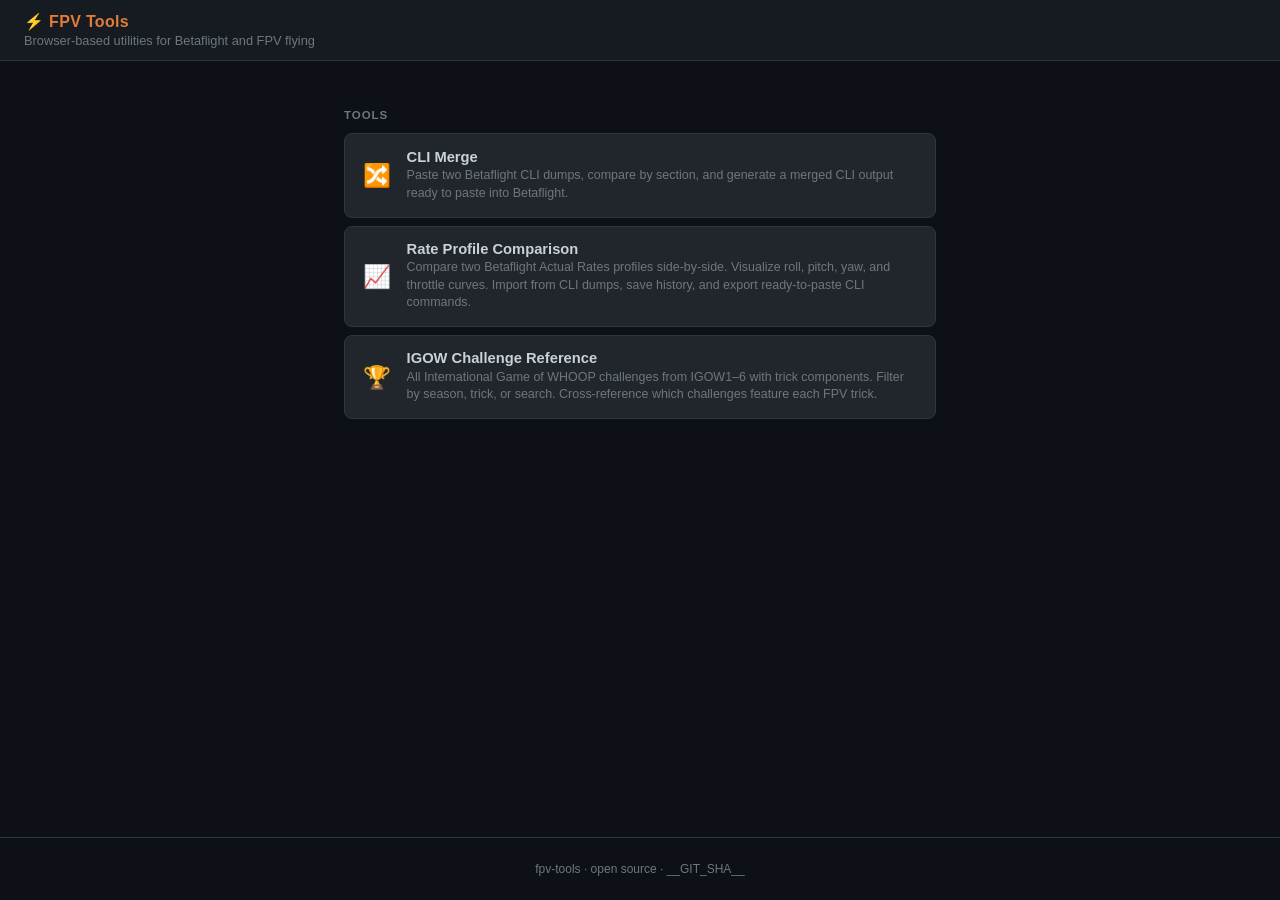
==== index.html @ 2cd3ba34 "feat: use shared header across hub and tool pages (resolves #3, #4) Replaces each page's hand-rolled" ====
<!DOCTYPE html>
<html lang="en">
<head>
<meta charset="UTF-8">
<meta name="viewport" content="width=device-width, initial-scale=1.0">
<title>FPV Tools</title>
<link rel="stylesheet" href="./assets/site-header.css">
<style>
:root {
  --bg:      #0d1117;
  --surface: #161b22;
  --card:    #21262d;
  --border:  #30363d;
  --orange:  #e07b39;
  --text:    #c9d1d9;
  --muted:   #6e7681;
}

*, *::before, *::after { box-sizing: border-box; margin: 0; padding: 0; }

body {
  background: var(--bg);
  color: var(--text);
  font-family: -apple-system, BlinkMacSystemFont, "Segoe UI", sans-serif;
  min-height: 100vh;
  display: flex;
  flex-direction: column;
}

main {
  max-width: 640px;
  margin: 3rem auto;
  padding: 0 1.5rem;
  flex: 1;
}

h2 {
  font-size: .72rem;
  font-weight: 700;
  text-transform: uppercase;
  letter-spacing: .08em;
  color: var(--muted);
  margin-bottom: .75rem;
}

.tool-list { display: flex; flex-direction: column; gap: .5rem; }

.tool-card {
  display: flex;
  align-items: center;
  gap: 1rem;
  background: var(--card);
  border: 1px solid var(--border);
  border-radius: 8px;
  padding: .9rem 1.1rem;
  text-decoration: none;
  color: inherit;
  transition: border-color .15s;
}
.tool-card:hover { border-color: var(--orange); }

.tool-icon { font-size: 1.4rem; flex-shrink: 0; }

.tool-info h3 { font-size: .92rem; font-weight: 600; margin-bottom: .15rem; }
.tool-info p  { font-size: .78rem; color: var(--muted); line-height: 1.4; }

footer {
  text-align: center;
  padding: 1.5rem;
  font-size: .75rem;
  color: var(--muted);
  border-top: 1px solid var(--border);
}
</style>
</head>
<body>

<fpv-header root="./" icon="⚡" heading="FPV Tools" subtitle="Browser-based utilities for Betaflight and FPV flying" home></fpv-header>
<script type="module" src="./assets/site-header.js"></script>

<main>
  <h2>Tools</h2>
  <div class="tool-list">
    <a class="tool-card" href="./cli-merge/">
      <span class="tool-icon">🔀</span>
      <div class="tool-info">
        <h3>CLI Merge</h3>
        <p>Paste two Betaflight CLI dumps, compare by section, and generate a merged CLI output ready to paste into Betaflight.</p>
      </div>
    </a>
    <a class="tool-card" href="./rate-profile/">
      <span class="tool-icon">📈</span>
      <div class="tool-info">
        <h3>Rate Profile Comparison</h3>
        <p>Compare two Betaflight Actual Rates profiles side-by-side. Visualize roll, pitch, yaw, and throttle curves. Import from CLI dumps, save history, and export ready-to-paste CLI commands.</p>
      </div>
    </a>
    <a class="tool-card" href="./igow/">
      <span class="tool-icon">🏆</span>
      <div class="tool-info">
        <h3>IGOW Challenge Reference</h3>
        <p>All International Game of WHOOP challenges from IGOW1–6 with trick components. Filter by season, trick, or search. Cross-reference which challenges feature each FPV trick.</p>
      </div>
    </a>
  </div>
</main>

<footer>fpv-tools · open source · <a href="https://github.com/cori/fpv-tools/commit/__GIT_SHA__" aria-label="View deployed commit __GIT_SHA__ on GitHub" style="color:inherit;text-decoration:none">__GIT_SHA__</a></footer>

</body>
</html>
---- assets/site-header.css ----
/* Shared header used by <fpv-header> across the hub and every tool page.
   Falls back to the site's standard dark palette when a page doesn't
   define its own --surface/--border/--orange/--muted variables. */
fpv-header {
  display: flex;
  align-items: center;
  gap: 1rem;
  background: var(--surface, #161b22);
  border-bottom: 1px solid var(--border, #30363d);
  padding: .75rem 1.5rem;
}

fpv-header h1 {
  font-size: 1rem;
  font-weight: 700;
  color: var(--orange, #e07b39);
  letter-spacing: .02em;
}

fpv-header p {
  font-size: .8rem;
  color: var(--muted, #6e7681);
  margin-top: .15rem;
}

fpv-header .back-link {
  font-size: .8rem;
  color: var(--muted, #6e7681);
  text-decoration: none;
  border: 1px solid var(--border, #30363d);
  border-radius: 6px;
  padding: .3rem .6rem;
  white-space: nowrap;
  flex-shrink: 0;
  transition: border-color .15s, color .15s;
}

fpv-header .back-link:hover {
  border-color: var(--orange, #e07b39);
  color: var(--orange, #e07b39);
}
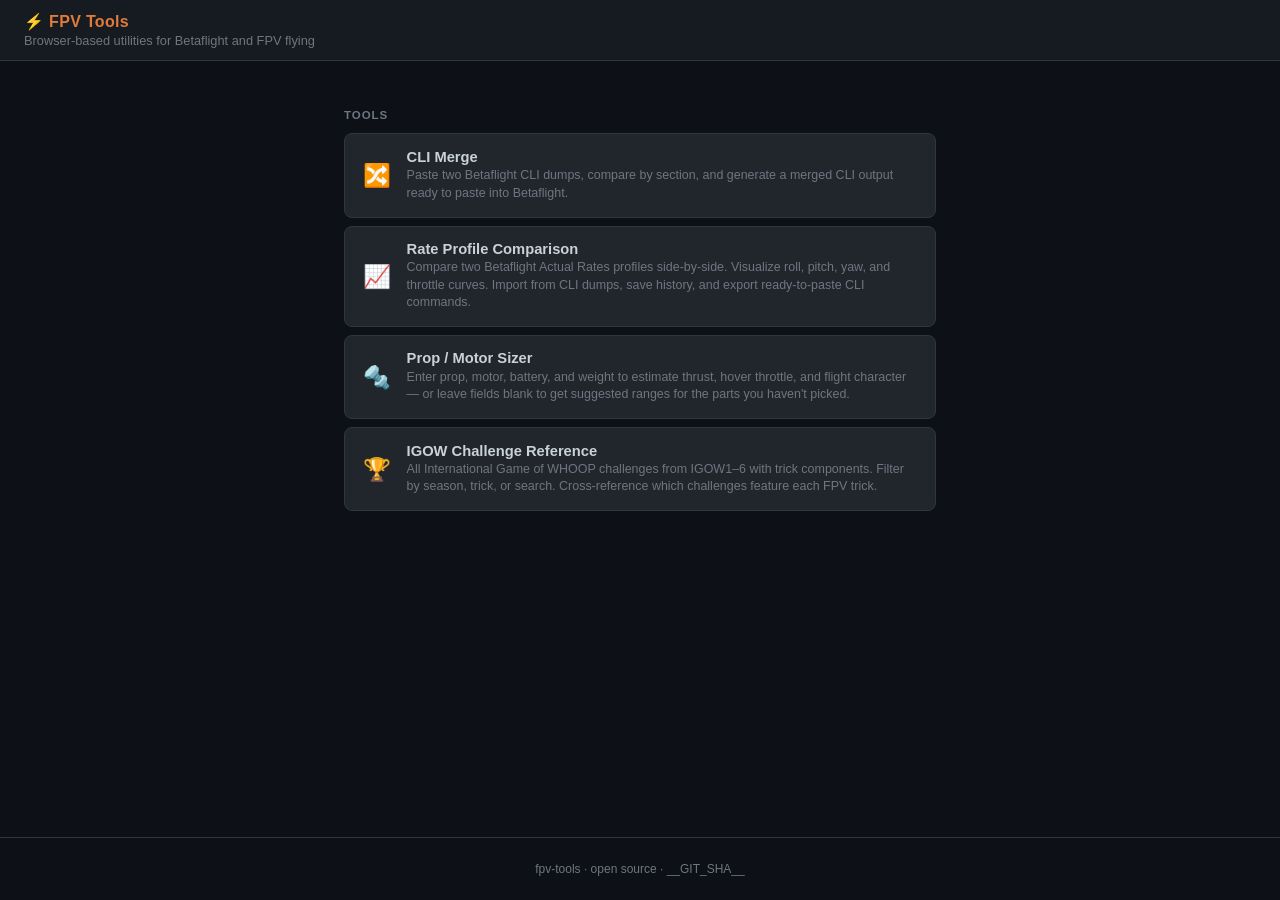
==== commit 8bfe532a: "feat: add prop/motor sizer page wired into hub and precache" ====
--- a/index.html
+++ b/index.html
@@ -1,111 +1,140 @@
 <!DOCTYPE html>
 <html lang="en">
-<head>
-<meta charset="UTF-8">
-<meta name="viewport" content="width=device-width, initial-scale=1.0">
-<title>FPV Tools</title>
-<link rel="stylesheet" href="./assets/site-header.css">
-<style>
-:root {
-  --bg:      #0d1117;
-  --surface: #161b22;
-  --card:    #21262d;
-  --border:  #30363d;
-  --orange:  #e07b39;
-  --text:    #c9d1d9;
-  --muted:   #6e7681;
-}
+  <head>
+    <meta charset="UTF-8">
+    <meta name="viewport" content="width=device-width, initial-scale=1.0">
+    <title>FPV Tools</title>
+    <link rel="stylesheet" href="./assets/site-header.css">
+    <style>
+    :root {
+      --bg: #0d1117;
+      --surface: #161b22;
+      --card: #21262d;
+      --border: #30363d;
+      --orange: #e07b39;
+      --text: #c9d1d9;
+      --muted: #6e7681;
+    }
 
-*, *::before, *::after { box-sizing: border-box; margin: 0; padding: 0; }
+    *,
+    *::before,
+    *::after {
+      box-sizing: border-box;
+      margin: 0;
+      padding: 0;
+    }
 
-body {
-  background: var(--bg);
-  color: var(--text);
-  font-family: -apple-system, BlinkMacSystemFont, "Segoe UI", sans-serif;
-  min-height: 100vh;
-  display: flex;
-  flex-direction: column;
-}
+    body {
+      background: var(--bg);
+      color: var(--text);
+      font-family: -apple-system, BlinkMacSystemFont, "Segoe UI", sans-serif;
+      min-height: 100vh;
+      display: flex;
+      flex-direction: column;
+    }
 
-main {
-  max-width: 640px;
-  margin: 3rem auto;
-  padding: 0 1.5rem;
-  flex: 1;
-}
+    main {
+      max-width: 640px;
+      margin: 3rem auto;
+      padding: 0 1.5rem;
+      flex: 1;
+    }
 
-h2 {
-  font-size: .72rem;
-  font-weight: 700;
-  text-transform: uppercase;
-  letter-spacing: .08em;
-  color: var(--muted);
-  margin-bottom: .75rem;
-}
+    h2 {
+      font-size: .72rem;
+      font-weight: 700;
+      text-transform: uppercase;
+      letter-spacing: .08em;
+      color: var(--muted);
+      margin-bottom: .75rem;
+    }
 
-.tool-list { display: flex; flex-direction: column; gap: .5rem; }
+    .tool-list {
+      display: flex;
+      flex-direction: column;
+      gap: .5rem;
+    }
 
-.tool-card {
-  display: flex;
-  align-items: center;
-  gap: 1rem;
-  background: var(--card);
-  border: 1px solid var(--border);
-  border-radius: 8px;
-  padding: .9rem 1.1rem;
-  text-decoration: none;
-  color: inherit;
-  transition: border-color .15s;
-}
-.tool-card:hover { border-color: var(--orange); }
+    .tool-card {
+      display: flex;
+      align-items: center;
+      gap: 1rem;
+      background: var(--card);
+      border: 1px solid var(--border);
+      border-radius: 8px;
+      padding: .9rem 1.1rem;
+      text-decoration: none;
+      color: inherit;
+      transition: border-color .15s;
+    }
+    .tool-card:hover {
+      border-color: var(--orange);
+    }
 
-.tool-icon { font-size: 1.4rem; flex-shrink: 0; }
+    .tool-icon {
+      font-size: 1.4rem;
+      flex-shrink: 0;
+    }
 
-.tool-info h3 { font-size: .92rem; font-weight: 600; margin-bottom: .15rem; }
-.tool-info p  { font-size: .78rem; color: var(--muted); line-height: 1.4; }
+    .tool-info h3 {
+      font-size: .92rem;
+      font-weight: 600;
+      margin-bottom: .15rem;
+    }
+    .tool-info p {
+      font-size: .78rem;
+      color: var(--muted);
+      line-height: 1.4;
+    }
 
-footer {
-  text-align: center;
-  padding: 1.5rem;
-  font-size: .75rem;
-  color: var(--muted);
-  border-top: 1px solid var(--border);
-}
-</style>
-</head>
-<body>
+    footer {
+      text-align: center;
+      padding: 1.5rem;
+      font-size: .75rem;
+      color: var(--muted);
+      border-top: 1px solid var(--border);
+    }
+    </style>
+  </head>
+  <body>
+    <fpv-header root="./" icon="⚡" heading="FPV Tools"
+      subtitle="Browser-based utilities for Betaflight and FPV flying" home></fpv-header>
+    <script type="module" src="./assets/site-header.js"></script>
 
-<fpv-header root="./" icon="⚡" heading="FPV Tools" subtitle="Browser-based utilities for Betaflight and FPV flying" home></fpv-header>
-<script type="module" src="./assets/site-header.js"></script>
+    <main>
+      <h2>Tools</h2>
+      <div class="tool-list">
+        <a class="tool-card" href="./cli-merge/">
+          <span class="tool-icon">🔀</span>
+          <div class="tool-info">
+            <h3>CLI Merge</h3>
+            <p>Paste two Betaflight CLI dumps, compare by section, and generate a merged CLI output ready to paste into Betaflight.</p>
+          </div>
+        </a>
+        <a class="tool-card" href="./rate-profile/">
+          <span class="tool-icon">📈</span>
+          <div class="tool-info">
+            <h3>Rate Profile Comparison</h3>
+            <p>Compare two Betaflight Actual Rates profiles side-by-side. Visualize roll, pitch, yaw, and throttle curves. Import from CLI dumps, save history, and export ready-to-paste CLI commands.</p>
+          </div>
+        </a>
+        <a class="tool-card" href="./prop-motor-sizer/">
+          <span class="tool-icon">🔩</span>
+          <div class="tool-info">
+            <h3>Prop / Motor Sizer</h3>
+            <p>Enter prop, motor, battery, and weight to estimate thrust, hover throttle, and flight character — or leave fields blank to get suggested ranges for the parts you haven't picked.</p>
+          </div>
+        </a>
+        <a class="tool-card" href="./igow/">
+          <span class="tool-icon">🏆</span>
+          <div class="tool-info">
+            <h3>IGOW Challenge Reference</h3>
+            <p>All International Game of WHOOP challenges from IGOW1–6 with trick components. Filter by season, trick, or search. Cross-reference which challenges feature each FPV trick.</p>
+          </div>
+        </a>
+      </div>
+    </main>
 
-<main>
-  <h2>Tools</h2>
-  <div class="tool-list">
-    <a class="tool-card" href="./cli-merge/">
-      <span class="tool-icon">🔀</span>
-      <div class="tool-info">
-        <h3>CLI Merge</h3>
-        <p>Paste two Betaflight CLI dumps, compare by section, and generate a merged CLI output ready to paste into Betaflight.</p>
-      </div>
-    </a>
-    <a class="tool-card" href="./rate-profile/">
-      <span class="tool-icon">📈</span>
-      <div class="tool-info">
-        <h3>Rate Profile Comparison</h3>
-        <p>Compare two Betaflight Actual Rates profiles side-by-side. Visualize roll, pitch, yaw, and throttle curves. Import from CLI dumps, save history, and export ready-to-paste CLI commands.</p>
-      </div>
-    </a>
-    <a class="tool-card" href="./igow/">
-      <span class="tool-icon">🏆</span>
-      <div class="tool-info">
-        <h3>IGOW Challenge Reference</h3>
-        <p>All International Game of WHOOP challenges from IGOW1–6 with trick components. Filter by season, trick, or search. Cross-reference which challenges feature each FPV trick.</p>
-      </div>
-    </a>
-  </div>
-</main>
-
-<footer>fpv-tools · open source · <a href="https://github.com/cori/fpv-tools/commit/__GIT_SHA__" aria-label="View deployed commit __GIT_SHA__ on GitHub" style="color:inherit;text-decoration:none">__GIT_SHA__</a></footer>
-
-</body>
+    <footer>fpv-tools · open source · <a href="https://github.com/cori/fpv-tools/commit/__GIT_SHA__" aria-label="View deployed commit __GIT_SHA__ on GitHub" style="color:inherit;text-decoration:none">__GIT_SHA__</a></footer>
+  </body>
 </html>
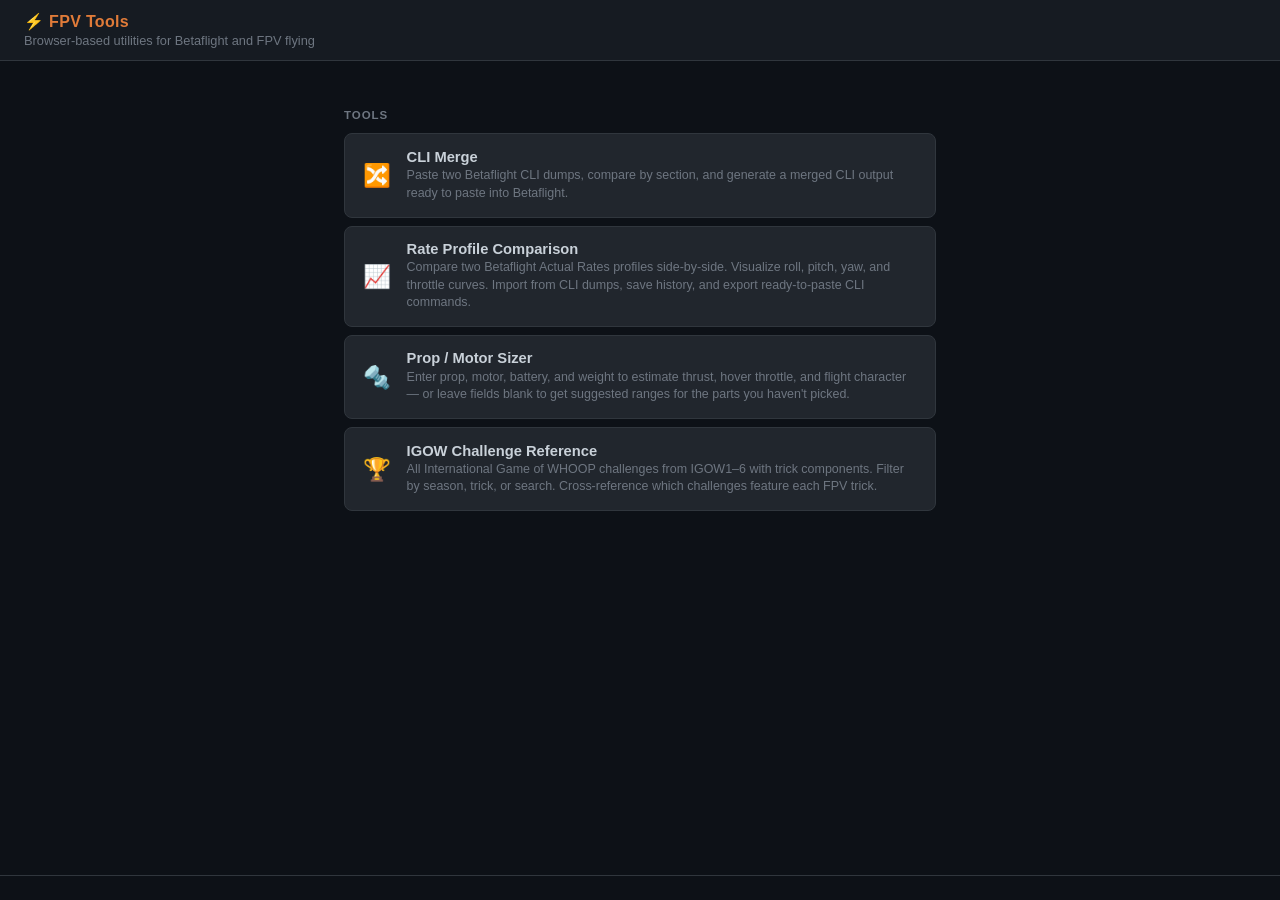
==== commit a91df75c: "feat: add git SHA footer to every page (#36) Deploy workflow already replaced __GIT_SHA__ in HTML; t" ====
--- a/index.html
+++ b/index.html
@@ -87,13 +87,7 @@
       line-height: 1.4;
     }
 
-    footer {
-      text-align: center;
-      padding: 1.5rem;
-      font-size: .75rem;
-      color: var(--muted);
-      border-top: 1px solid var(--border);
-    }
+    /* footer styling handled by fpv-footer in site-header.css */
     </style>
   </head>
   <body>
@@ -135,6 +129,6 @@
       </div>
     </main>
 
-    <footer>fpv-tools · open source · <a href="https://github.com/cori/fpv-tools/commit/__GIT_SHA__" aria-label="View deployed commit __GIT_SHA__ on GitHub" style="color:inherit;text-decoration:none">__GIT_SHA__</a></footer>
+    <fpv-footer sha="__GIT_SHA__"></fpv-footer>
   </body>
 </html>
--- a/assets/site-header.css
+++ b/assets/site-header.css
@@ -39,3 +39,24 @@
   border-color: var(--orange, #e07b39);
   color: var(--orange, #e07b39);
 }
+
+/* Site footer — renders the deployed git SHA */
+fpv-footer {
+  display: block;
+  text-align: center;
+  padding: .75rem 1.5rem;
+  font-size: .75rem;
+  color: var(--muted, #6e7681);
+  border-top: 1px solid var(--border, #30363d);
+}
+
+fpv-footer a.footer-sha {
+  color: inherit;
+  text-decoration: none;
+  font-family: ui-monospace, SFMono-Regular, Menlo, Consolas, monospace;
+}
+
+fpv-footer a.footer-sha:hover {
+  color: var(--orange, #e07b39);
+  text-decoration: underline;
+}
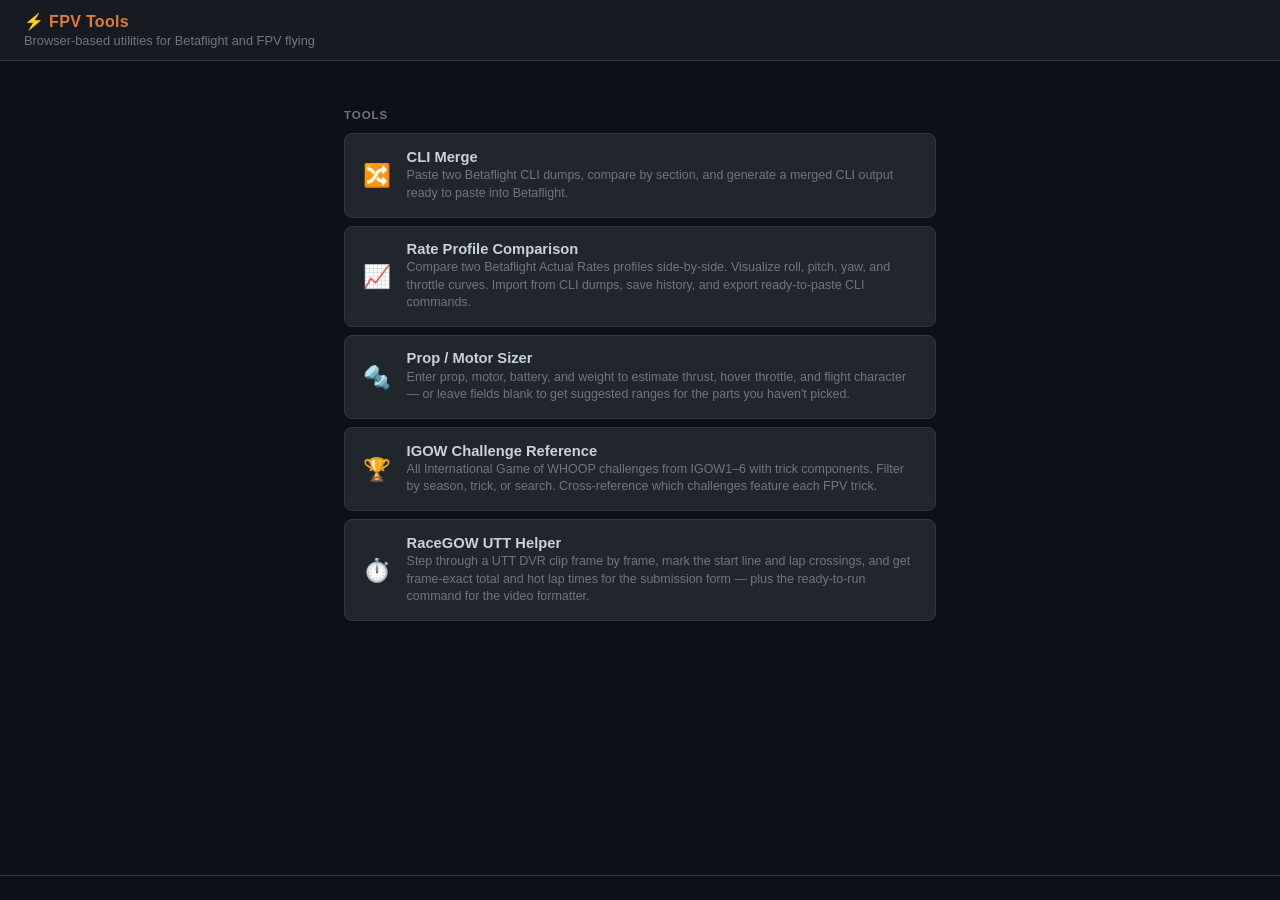
==== commit 7918ac1c: "feat: add RaceGOW UTT Helper — frame picker, form numbers, render command" ====
--- a/index.html
+++ b/index.html
@@ -126,6 +126,13 @@
             <p>All International Game of WHOOP challenges from IGOW1–6 with trick components. Filter by season, trick, or search. Cross-reference which challenges feature each FPV trick.</p>
           </div>
         </a>
+        <a class="tool-card" href="./racegow/">
+          <span class="tool-icon">⏱️</span>
+          <div class="tool-info">
+            <h3>RaceGOW UTT Helper</h3>
+            <p>Step through a UTT DVR clip frame by frame, mark the start line and lap crossings, and get frame-exact total and hot lap times for the submission form — plus the ready-to-run command for the video formatter.</p>
+          </div>
+        </a>
       </div>
     </main>
 
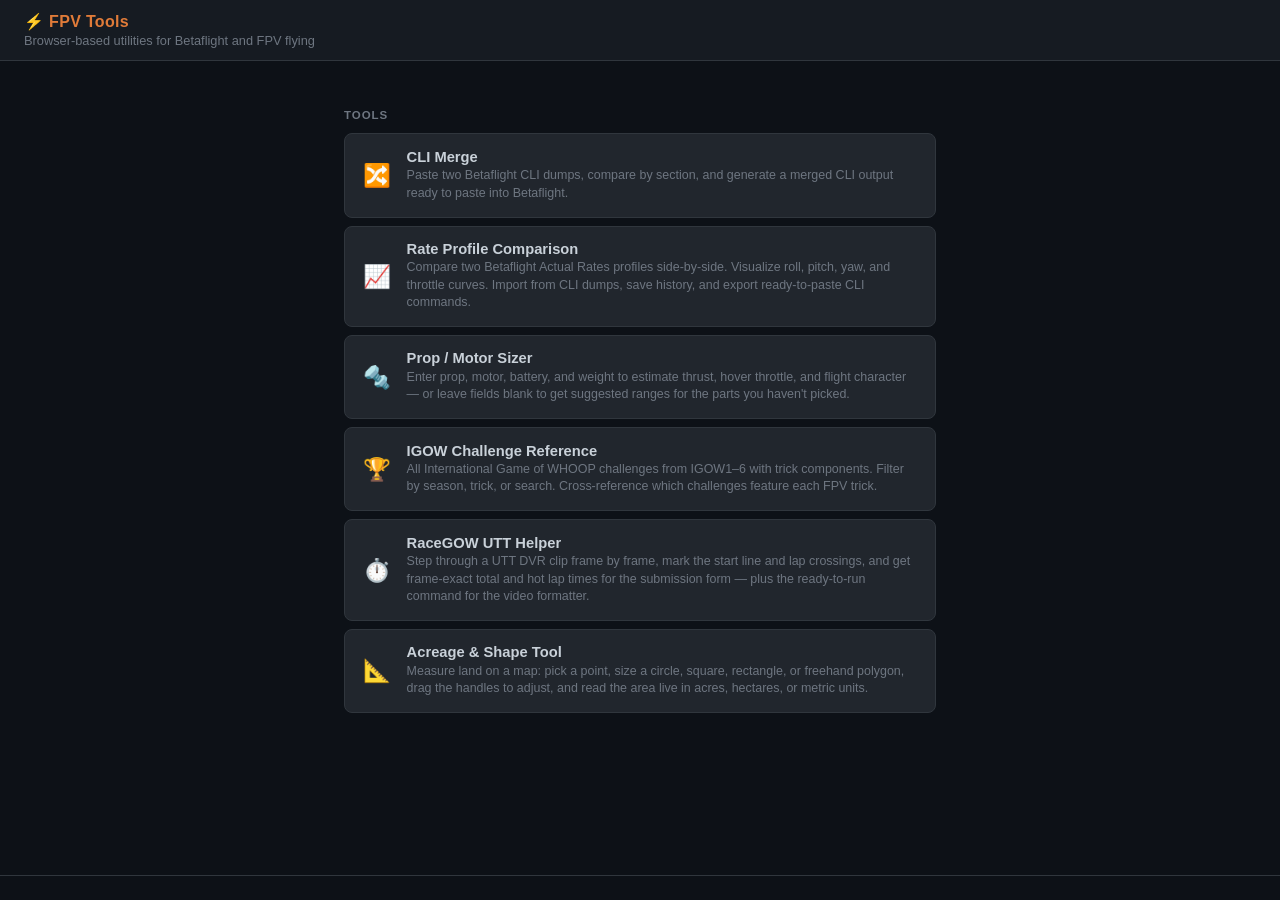
==== commit 07cebb73: "feat: add acreage tool to the hub and precache it for offline use" ====
--- a/index.html
+++ b/index.html
@@ -133,6 +133,13 @@
             <p>Step through a UTT DVR clip frame by frame, mark the start line and lap crossings, and get frame-exact total and hot lap times for the submission form — plus the ready-to-run command for the video formatter.</p>
           </div>
         </a>
+        <a class="tool-card" href="./acreage-tool/">
+          <span class="tool-icon">📐</span>
+          <div class="tool-info">
+            <h3>Acreage & Shape Tool</h3>
+            <p>Measure land on a map: pick a point, size a circle, square, rectangle, or freehand polygon, drag the handles to adjust, and read the area live in acres, hectares, or metric units.</p>
+          </div>
+        </a>
       </div>
     </main>
 
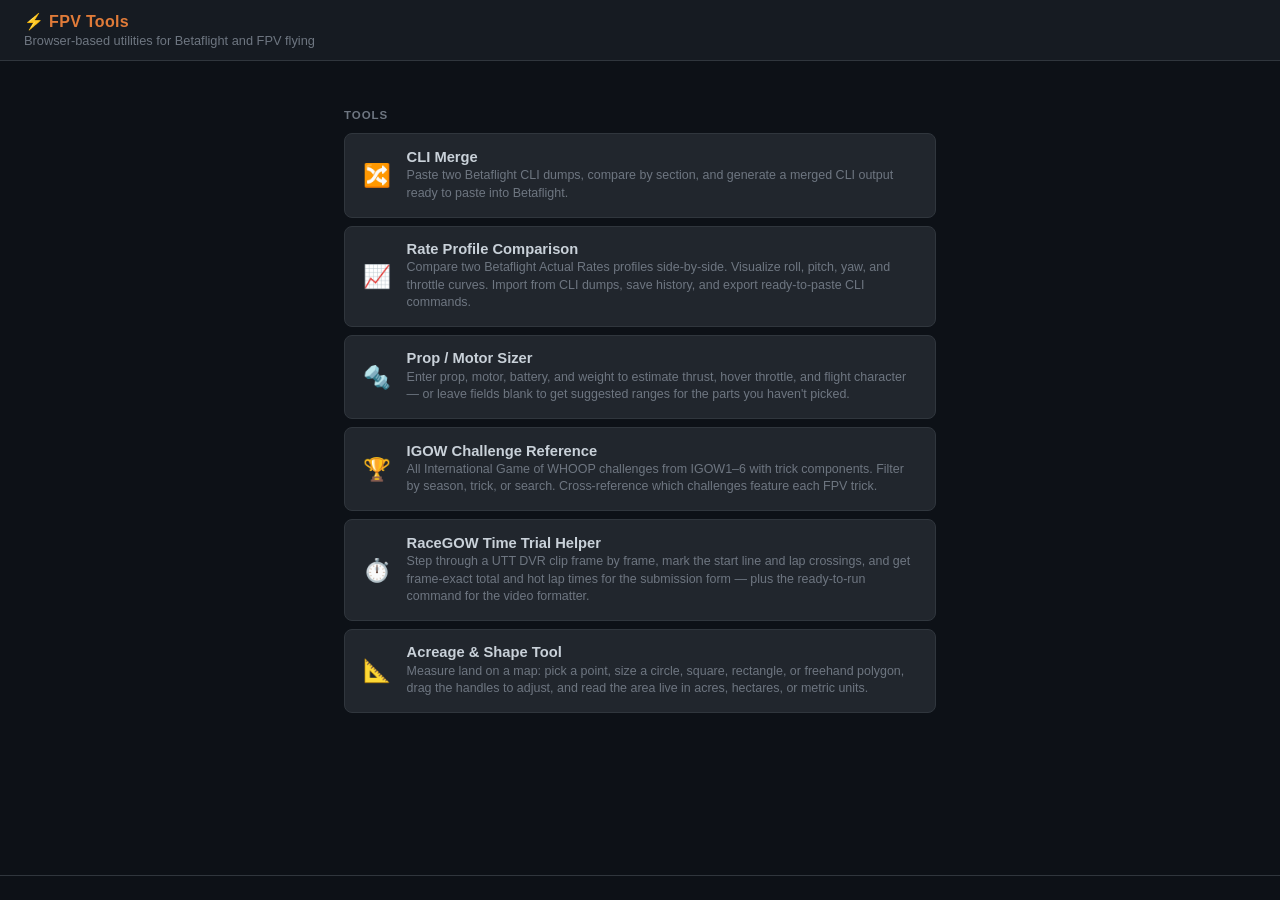
==== commit 1cbdb41f: "chore: rename RaceGOW UTT Helper to RaceGOW Time Trial Helper" ====
--- a/index.html
+++ b/index.html
@@ -129,7 +129,7 @@
         <a class="tool-card" href="./racegow/">
           <span class="tool-icon">⏱️</span>
           <div class="tool-info">
-            <h3>RaceGOW UTT Helper</h3>
+            <h3>RaceGOW Time Trial Helper</h3>
             <p>Step through a UTT DVR clip frame by frame, mark the start line and lap crossings, and get frame-exact total and hot lap times for the submission form — plus the ready-to-run command for the video formatter.</p>
           </div>
         </a>
